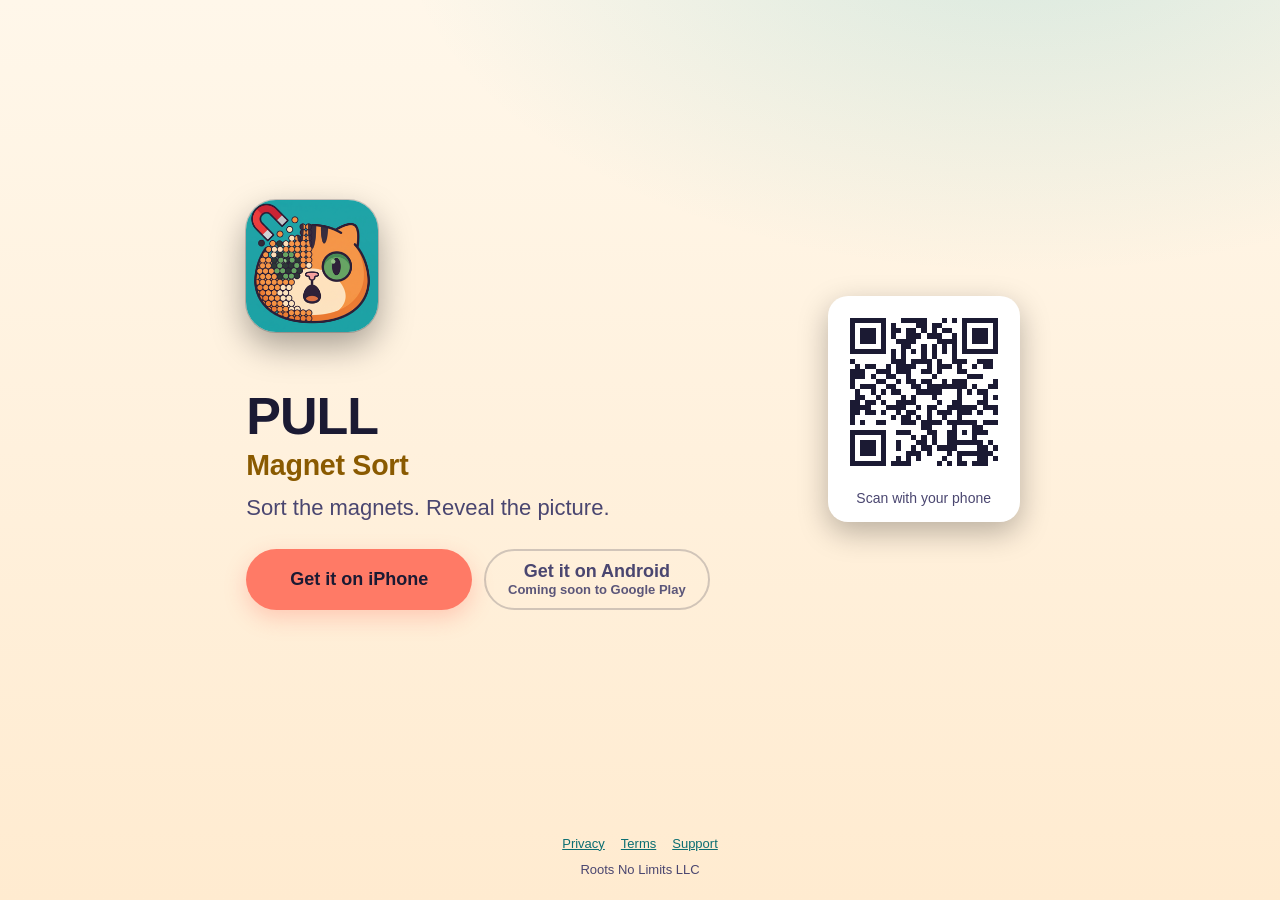
==== get/index.html @ 9df0542b "feat(get): add share landing page with device routing, QR code and og image Signed-off-by: Raymond J" ====
<!doctype html>
<html lang="en"><head><meta charset="utf-8">
<meta name="viewport" content="width=device-width,initial-scale=1,viewport-fit=cover">
<title>PULL: Magnet Sort</title>
<meta name="description" content="Place magnets to pull matching beads off a hidden picture. Sort the magnets. Reveal the picture.">
<meta name="color-scheme" content="dark light">
<meta name="theme-color" content="#1B1A33" media="(prefers-color-scheme: dark)">
<meta name="theme-color" content="#FFF7EA" media="(prefers-color-scheme: light)">
<link rel="canonical" href="https://rjk6831.github.io/pull-site/get/">
<link rel="icon" href="../icon.png"><link rel="apple-touch-icon" href="../icon.png">
<meta property="og:type" content="website"><meta property="og:site_name" content="PULL: Magnet Sort">
<meta property="og:title" content="PULL: Magnet Sort">
<meta property="og:description" content="Sort the magnets. Reveal the picture. Free on iPhone, Android coming soon.">
<meta property="og:url" content="https://rjk6831.github.io/pull-site/get/">
<meta property="og:image" content="https://rjk6831.github.io/pull-site/get/og.png">
<meta property="og:image:width" content="1200"><meta property="og:image:height" content="630">
<meta property="og:image:alt" content="PULL: Magnet Sort app icon beside a red horseshoe magnet pulling colored beads">
<meta name="twitter:card" content="summary_large_image">
<meta name="twitter:title" content="PULL: Magnet Sort">
<meta name="twitter:description" content="Sort the magnets. Reveal the picture. Free on iPhone, Android coming soon.">
<meta name="twitter:image" content="https://rjk6831.github.io/pull-site/get/og.png">
<meta name="twitter:image:alt" content="PULL: Magnet Sort app icon beside a red horseshoe magnet pulling colored beads">
<style>
:root{--bg:#1B1A33;--bg2:#2A2752;--panel:#2A2752;--text:#FFF4E0;--muted:#CFC6E8;--teal:#2FC3C8;--tealbtn:#1DA4A8;--gold:#F5C451;--coral:#FF7A66;--coral-h:#FF9080;--ink:#1B1A33;--line:rgba(255,244,224,.18);--bead1:#F28C28;--bead2:#FFF4E0;--bead3:#1DA4A8;--bead4:#F5C451;--glow:rgba(47,195,200,.22)}
@media (prefers-color-scheme:light){:root:not([data-theme=dark]){--bg:#FFF7EA;--bg2:#FFEBD0;--panel:#FFFFFF;--text:#1B1A33;--muted:#4A4670;--teal:#0B6E72;--tealbtn:#0B6E72;--gold:#8A5A00;--coral-h:#FF8F7D;--line:rgba(27,26,51,.2);--bead2:#2A2752;--glow:rgba(29,164,168,.18)}}
*{box-sizing:border-box}
html{-webkit-text-size-adjust:100%}
body{margin:0;min-height:100vh;min-height:100dvh;background:radial-gradient(900px 520px at 80% -10%,var(--glow),transparent 70%),linear-gradient(180deg,var(--bg),var(--bg2));background-color:var(--bg);color:var(--text);font:16px/1.55 -apple-system,BlinkMacSystemFont,"Segoe UI",Roboto,"Noto Sans Thai",sans-serif;display:flex;flex-direction:column}
main{flex:1;width:100%;max-width:980px;margin:0 auto;padding:max(24px,env(safe-area-inset-top)) 16px 24px;display:flex;flex-direction:column;justify-content:center}
.hero{display:grid;gap:28px;justify-items:center;text-align:center}
.stage{position:relative;width:196px;height:196px;display:grid;place-items:center;margin-top:8px}
.stage img{position:relative;z-index:1;width:132px;height:132px;border-radius:30px;box-shadow:0 14px 34px rgba(0,0,0,.35),0 0 0 1px var(--line)}
.bead{position:absolute;left:50%;top:50%;width:11px;height:11px;margin:-5.5px;border-radius:50%;background:var(--c);opacity:0;box-shadow:inset -2px -2px 0 rgba(0,0,0,.18),inset 2px 2px 0 rgba(255,255,255,.35);animation:pull 4.8s cubic-bezier(.5,0,.2,1) infinite;animation-delay:var(--d)}
@keyframes pull{0%{transform:translate(var(--x),var(--y)) scale(.7);opacity:0}15%{opacity:.95}70%{transform:translate(calc(var(--x)*.38),calc(var(--y)*.38)) scale(1);opacity:.95}100%{transform:translate(0,0) scale(.4);opacity:0}}
h1{margin:0;font-size:clamp(32px,8.5vw,52px);line-height:1.08;letter-spacing:-.02em;font-weight:800}
h1 small{display:block;font-size:.55em;font-weight:700;color:var(--gold);letter-spacing:-.01em;margin-top:6px}
.pitch{margin:10px 0 0;font-size:clamp(18px,4.8vw,22px);color:var(--muted)}
.actions{display:grid;gap:12px;width:100%;max-width:360px}
.btn{display:flex;flex-direction:column;align-items:center;justify-content:center;min-height:56px;padding:10px 22px;border-radius:999px;font-weight:800;font-size:18px;line-height:1.2;text-decoration:none;border:2px solid transparent;transition:transform .15s ease,background-color .15s ease,box-shadow .15s ease;-webkit-tap-highlight-color:transparent}
.btn small{font-size:13px;font-weight:600;opacity:.9}
.btn.primary{background:var(--coral);color:var(--ink);box-shadow:0 8px 22px rgba(255,122,102,.32)}
.btn.primary:hover{background:var(--coral-h);transform:translateY(-2px)}
.btn.primary:active{transform:translateY(0) scale(.98)}
.btn.secondary{background:transparent;color:var(--text);border-color:var(--line)}
.btn.secondary[href]{border-color:var(--teal);color:var(--text)}
.btn.secondary[href]:hover{background:var(--glow)}
.btn[aria-disabled=true]{cursor:default;opacity:1;color:var(--muted)}
:focus-visible{outline:3px solid var(--gold);outline-offset:3px}
.status{min-height:24px;margin:0;color:var(--muted);font-size:15px}
.bar{display:none;width:120px;height:4px;border-radius:4px;background:var(--line);overflow:hidden;margin:0 auto}
.redirecting .bar{display:block}.bar i{display:block;height:100%;width:100%;background:var(--teal);transform-origin:left;animation:fill .6s linear forwards}
@keyframes fill{from{transform:scaleX(0)}to{transform:scaleX(1)}}
.qr{display:none;text-align:center}
.qr figure{margin:0;display:inline-block;background:#fff;padding:12px;border-radius:20px;box-shadow:0 10px 30px rgba(0,0,0,.28)}
.qr svg{display:block;width:168px;height:168px}
.qr figcaption{margin-top:10px;color:var(--muted);font-size:14px}
.qr figcaption{margin-top:0;padding-top:12px;color:#4A4670}
footer{padding:16px 16px max(20px,env(safe-area-inset-bottom));text-align:center;font-size:13px;color:var(--muted)}
footer a{color:var(--teal);margin:0 8px}
noscript .ns{max-width:360px;margin:16px auto 0;display:grid;gap:10px}
@media (min-width:760px){
 .hero{grid-template-columns:1fr auto;grid-template-areas:"stage qr" "copy qr";gap:24px 72px;text-align:left;justify-items:start;align-items:center}
 .hero .stage{grid-area:stage}.hero .copy{grid-area:copy}
 .qr{display:block;grid-area:qr;justify-self:center}
 .hero{grid-template-columns:auto 220px;grid-template-areas:"stage qr" "copy qr";justify-content:center;column-gap:104px}
 .stage{margin:0 0 0 -32px}
 .actions{max-width:none;grid-template-columns:1fr 1fr;width:auto}
 .actions .btn{min-width:200px}
 .status,.bar{margin-left:0}
}
@media (hover:none) and (pointer:coarse){.qr{display:none!important}}
@media (prefers-reduced-motion:reduce){.bead{animation:none;opacity:0}.btn{transition:none}.bar i{animation:none;transform:none}}
</style></head>
<body>
<main>
<section class="hero" id="hero" aria-labelledby="title">
 <div class="stage" aria-hidden="true" id="stage"><img src="../icon.png" width="132" height="132" alt=""></div>
 <div class="copy">
  <h1 id="title">PULL<small>Magnet Sort</small></h1>
  <p class="pitch" data-i18n="pitch">Sort the magnets. Reveal the picture.</p>
  <div class="actions" style="margin-top:24px">
   <a class="btn primary" id="ios" href="https://testflight.apple.com/join/2nsPVVzH"><span data-i18n="ios">Get it on iPhone</span></a>
   <a class="btn secondary" id="android" aria-disabled="true"><span data-i18n="android">Get it on Android</span><small data-i18n="soon">Coming soon to Google Play</small></a>
  </div>
  <p class="status" id="status" role="status" aria-live="polite" style="margin-top:16px"></p>
  <div class="bar" aria-hidden="true"><i></i></div>
  <noscript><div class="ns">
   <a class="btn primary" href="https://testflight.apple.com/join/2nsPVVzH">Get it on iPhone</a>
   <a class="btn secondary" href="https://play.google.com/store/apps/details?id=com.rootsnolimits.pull">Get it on Android</a>
  </div></noscript>
 </div>
 <aside class="qr" aria-label="Scan to open on your phone"><figure><svg xmlns="http://www.w3.org/2000/svg" viewBox="0 0 33 33" shape-rendering="crispEdges" role="img" aria-label="QR code for https://rjk6831.github.io/pull-site/get/"><rect width="33" height="33" fill="#fff"/><path fill="#1B1A33" d="M2 2h1v1h-1zM3 2h1v1h-1zM4 2h1v1h-1zM5 2h1v1h-1zM6 2h1v1h-1zM7 2h1v1h-1zM8 2h1v1h-1zM12 2h1v1h-1zM13 2h1v1h-1zM14 2h1v1h-1zM15 2h1v1h-1zM16 2h1v1h-1zM20 2h1v1h-1zM22 2h1v1h-1zM24 2h1v1h-1zM25 2h1v1h-1zM26 2h1v1h-1zM27 2h1v1h-1zM28 2h1v1h-1zM29 2h1v1h-1zM30 2h1v1h-1zM2 3h1v1h-1zM8 3h1v1h-1zM10 3h1v1h-1zM15 3h1v1h-1zM16 3h1v1h-1zM18 3h1v1h-1zM19 3h1v1h-1zM24 3h1v1h-1zM30 3h1v1h-1zM2 4h1v1h-1zM4 4h1v1h-1zM5 4h1v1h-1zM6 4h1v1h-1zM8 4h1v1h-1zM10 4h1v1h-1zM11 4h1v1h-1zM13 4h1v1h-1zM14 4h1v1h-1zM16 4h1v1h-1zM18 4h1v1h-1zM20 4h1v1h-1zM21 4h1v1h-1zM24 4h1v1h-1zM26 4h1v1h-1zM27 4h1v1h-1zM28 4h1v1h-1zM30 4h1v1h-1zM2 5h1v1h-1zM4 5h1v1h-1zM5 5h1v1h-1zM6 5h1v1h-1zM8 5h1v1h-1zM10 5h1v1h-1zM13 5h1v1h-1zM14 5h1v1h-1zM15 5h1v1h-1zM17 5h1v1h-1zM18 5h1v1h-1zM19 5h1v1h-1zM22 5h1v1h-1zM24 5h1v1h-1zM26 5h1v1h-1zM27 5h1v1h-1zM28 5h1v1h-1zM30 5h1v1h-1zM2 6h1v1h-1zM4 6h1v1h-1zM5 6h1v1h-1zM6 6h1v1h-1zM8 6h1v1h-1zM11 6h1v1h-1zM12 6h1v1h-1zM13 6h1v1h-1zM14 6h1v1h-1zM19 6h1v1h-1zM20 6h1v1h-1zM21 6h1v1h-1zM22 6h1v1h-1zM24 6h1v1h-1zM26 6h1v1h-1zM27 6h1v1h-1zM28 6h1v1h-1zM30 6h1v1h-1zM2 7h1v1h-1zM8 7h1v1h-1zM12 7h1v1h-1zM13 7h1v1h-1zM16 7h1v1h-1zM18 7h1v1h-1zM20 7h1v1h-1zM22 7h1v1h-1zM24 7h1v1h-1zM30 7h1v1h-1zM2 8h1v1h-1zM3 8h1v1h-1zM4 8h1v1h-1zM5 8h1v1h-1zM6 8h1v1h-1zM7 8h1v1h-1zM8 8h1v1h-1zM10 8h1v1h-1zM12 8h1v1h-1zM14 8h1v1h-1zM16 8h1v1h-1zM18 8h1v1h-1zM20 8h1v1h-1zM22 8h1v1h-1zM24 8h1v1h-1zM25 8h1v1h-1zM26 8h1v1h-1zM27 8h1v1h-1zM28 8h1v1h-1zM29 8h1v1h-1zM30 8h1v1h-1zM10 9h1v1h-1zM12 9h1v1h-1zM16 9h1v1h-1zM18 9h1v1h-1zM22 9h1v1h-1zM2 10h1v1h-1zM10 10h1v1h-1zM11 10h1v1h-1zM12 10h1v1h-1zM14 10h1v1h-1zM15 10h1v1h-1zM16 10h1v1h-1zM17 10h1v1h-1zM19 10h1v1h-1zM22 10h1v1h-1zM23 10h1v1h-1zM24 10h1v1h-1zM27 10h1v1h-1zM28 10h1v1h-1zM29 10h1v1h-1zM3 11h1v1h-1zM5 11h1v1h-1zM6 11h1v1h-1zM9 11h1v1h-1zM11 11h1v1h-1zM12 11h1v1h-1zM13 11h1v1h-1zM14 11h1v1h-1zM17 11h1v1h-1zM19 11h1v1h-1zM20 11h1v1h-1zM21 11h1v1h-1zM23 11h1v1h-1zM26 11h1v1h-1zM28 11h1v1h-1zM29 11h1v1h-1zM2 12h1v1h-1zM3 12h1v1h-1zM4 12h1v1h-1zM7 12h1v1h-1zM8 12h1v1h-1zM9 12h1v1h-1zM11 12h1v1h-1zM12 12h1v1h-1zM13 12h1v1h-1zM16 12h1v1h-1zM17 12h1v1h-1zM19 12h1v1h-1zM23 12h1v1h-1zM24 12h1v1h-1zM2 13h1v1h-1zM3 13h1v1h-1zM4 13h1v1h-1zM6 13h1v1h-1zM9 13h1v1h-1zM10 13h1v1h-1zM13 13h1v1h-1zM18 13h1v1h-1zM25 13h1v1h-1zM26 13h1v1h-1zM27 13h1v1h-1zM2 14h1v1h-1zM7 14h1v1h-1zM8 14h1v1h-1zM11 14h1v1h-1zM13 14h1v1h-1zM14 14h1v1h-1zM16 14h1v1h-1zM17 14h1v1h-1zM20 14h1v1h-1zM22 14h1v1h-1zM23 14h1v1h-1zM24 14h1v1h-1zM30 14h1v1h-1zM2 15h1v1h-1zM4 15h1v1h-1zM5 15h1v1h-1zM6 15h1v1h-1zM9 15h1v1h-1zM10 15h1v1h-1zM14 15h1v1h-1zM15 15h1v1h-1zM17 15h1v1h-1zM18 15h1v1h-1zM19 15h1v1h-1zM20 15h1v1h-1zM21 15h1v1h-1zM22 15h1v1h-1zM23 15h1v1h-1zM24 15h1v1h-1zM26 15h1v1h-1zM29 15h1v1h-1zM30 15h1v1h-1zM3 16h1v1h-1zM6 16h1v1h-1zM8 16h1v1h-1zM10 16h1v1h-1zM11 16h1v1h-1zM15 16h1v1h-1zM16 16h1v1h-1zM17 16h1v1h-1zM18 16h1v1h-1zM19 16h1v1h-1zM23 16h1v1h-1zM25 16h1v1h-1zM27 16h1v1h-1zM28 16h1v1h-1zM3 17h1v1h-1zM4 17h1v1h-1zM7 17h1v1h-1zM12 17h1v1h-1zM14 17h1v1h-1zM18 17h1v1h-1zM23 17h1v1h-1zM28 17h1v1h-1zM30 17h1v1h-1zM2 18h1v1h-1zM3 18h1v1h-1zM5 18h1v1h-1zM6 18h1v1h-1zM8 18h1v1h-1zM11 18h1v1h-1zM12 18h1v1h-1zM13 18h1v1h-1zM14 18h1v1h-1zM19 18h1v1h-1zM22 18h1v1h-1zM23 18h1v1h-1zM27 18h1v1h-1zM28 18h1v1h-1zM2 19h1v1h-1zM3 19h1v1h-1zM4 19h1v1h-1zM5 19h1v1h-1zM9 19h1v1h-1zM10 19h1v1h-1zM11 19h1v1h-1zM12 19h1v1h-1zM15 19h1v1h-1zM17 19h1v1h-1zM18 19h1v1h-1zM21 19h1v1h-1zM22 19h1v1h-1zM23 19h1v1h-1zM24 19h1v1h-1zM25 19h1v1h-1zM26 19h1v1h-1zM28 19h1v1h-1zM29 19h1v1h-1zM30 19h1v1h-1zM2 20h1v1h-1zM3 20h1v1h-1zM5 20h1v1h-1zM6 20h1v1h-1zM8 20h1v1h-1zM11 20h1v1h-1zM13 20h1v1h-1zM14 20h1v1h-1zM17 20h1v1h-1zM19 20h1v1h-1zM20 20h1v1h-1zM21 20h1v1h-1zM23 20h1v1h-1zM24 20h1v1h-1zM25 20h1v1h-1zM27 20h1v1h-1zM30 20h1v1h-1zM2 21h1v1h-1zM10 21h1v1h-1zM12 21h1v1h-1zM13 21h1v1h-1zM15 21h1v1h-1zM17 21h1v1h-1zM20 21h1v1h-1zM23 21h1v1h-1zM2 22h1v1h-1zM4 22h1v1h-1zM7 22h1v1h-1zM8 22h1v1h-1zM12 22h1v1h-1zM13 22h1v1h-1zM14 22h1v1h-1zM16 22h1v1h-1zM17 22h1v1h-1zM18 22h1v1h-1zM19 22h1v1h-1zM21 22h1v1h-1zM22 22h1v1h-1zM23 22h1v1h-1zM24 22h1v1h-1zM25 22h1v1h-1zM26 22h1v1h-1zM28 22h1v1h-1zM29 22h1v1h-1zM30 22h1v1h-1zM16 23h1v1h-1zM17 23h1v1h-1zM22 23h1v1h-1zM26 23h1v1h-1zM27 23h1v1h-1zM2 24h1v1h-1zM3 24h1v1h-1zM4 24h1v1h-1zM5 24h1v1h-1zM6 24h1v1h-1zM7 24h1v1h-1zM8 24h1v1h-1zM11 24h1v1h-1zM12 24h1v1h-1zM13 24h1v1h-1zM17 24h1v1h-1zM18 24h1v1h-1zM21 24h1v1h-1zM22 24h1v1h-1zM24 24h1v1h-1zM26 24h1v1h-1zM27 24h1v1h-1zM28 24h1v1h-1zM2 25h1v1h-1zM8 25h1v1h-1zM14 25h1v1h-1zM16 25h1v1h-1zM18 25h1v1h-1zM21 25h1v1h-1zM22 25h1v1h-1zM26 25h1v1h-1zM2 26h1v1h-1zM4 26h1v1h-1zM5 26h1v1h-1zM6 26h1v1h-1zM8 26h1v1h-1zM11 26h1v1h-1zM15 26h1v1h-1zM16 26h1v1h-1zM18 26h1v1h-1zM21 26h1v1h-1zM22 26h1v1h-1zM23 26h1v1h-1zM24 26h1v1h-1zM25 26h1v1h-1zM26 26h1v1h-1zM27 26h1v1h-1zM29 26h1v1h-1zM2 27h1v1h-1zM4 27h1v1h-1zM5 27h1v1h-1zM6 27h1v1h-1zM8 27h1v1h-1zM11 27h1v1h-1zM14 27h1v1h-1zM16 27h1v1h-1zM17 27h1v1h-1zM19 27h1v1h-1zM20 27h1v1h-1zM21 27h1v1h-1zM22 27h1v1h-1zM27 27h1v1h-1zM28 27h1v1h-1zM30 27h1v1h-1zM2 28h1v1h-1zM4 28h1v1h-1zM5 28h1v1h-1zM6 28h1v1h-1zM8 28h1v1h-1zM13 28h1v1h-1zM14 28h1v1h-1zM15 28h1v1h-1zM17 28h1v1h-1zM21 28h1v1h-1zM23 28h1v1h-1zM24 28h1v1h-1zM25 28h1v1h-1zM26 28h1v1h-1zM27 28h1v1h-1zM28 28h1v1h-1zM29 28h1v1h-1zM2 29h1v1h-1zM8 29h1v1h-1zM11 29h1v1h-1zM13 29h1v1h-1zM15 29h1v1h-1zM20 29h1v1h-1zM23 29h1v1h-1zM27 29h1v1h-1zM28 29h1v1h-1zM30 29h1v1h-1zM2 30h1v1h-1zM3 30h1v1h-1zM4 30h1v1h-1zM5 30h1v1h-1zM6 30h1v1h-1zM7 30h1v1h-1zM8 30h1v1h-1zM10 30h1v1h-1zM11 30h1v1h-1zM12 30h1v1h-1zM13 30h1v1h-1zM19 30h1v1h-1zM21 30h1v1h-1zM23 30h1v1h-1zM24 30h1v1h-1zM26 30h1v1h-1zM27 30h1v1h-1zM28 30h1v1h-1z"/></svg><figcaption data-i18n="scan">Scan with your phone</figcaption></figure></aside>
</section>
</main>
<footer><a href="../privacy.html">Privacy</a><a href="../terms.html">Terms</a><a href="../support.html">Support</a><div style="margin-top:6px">Roots No Limits LLC</div></footer>
<script>
// ---- Config ----
var IOS_URL="https://testflight.apple.com/join/2nsPVVzH";
var ANDROID_URL="https://play.google.com/store/apps/details?id=com.rootsnolimits.pull";
var ANDROID_LIVE=false;
var REDIRECT_DELAY_MS=600;
// ---- Copy ----
var STRINGS={
 en:{pitch:"Sort the magnets. Reveal the picture.",ios:"Get it on iPhone",android:"Get it on Android",soon:"Coming soon to Google Play",scan:"Scan with your phone",opening:"Opening PULL…",alt:"Android version coming soon. Get it on iPhone now."},
 th:{pitch:"จัดเรียงแม่เหล็ก เผยภาพลับ",ios:"ดาวน์โหลดบน iPhone",android:"ดาวน์โหลดบน Android",soon:"เร็วๆ นี้บน Google Play",scan:"สแกนด้วยมือถือของคุณ",opening:"กำลังเปิด PULL…",alt:"เวอร์ชัน Android เร็วๆ นี้ ดาวน์โหลดบน iPhone ได้แล้ว"}
};
(function(){
 var lang=((navigator.language||"en")+"").toLowerCase().indexOf("th")===0?"th":"en";
 var S=STRINGS[lang];
 document.documentElement.lang=lang;
 var els=document.querySelectorAll("[data-i18n]");
 for(var i=0;i<els.length;i++){var k=els[i].getAttribute("data-i18n");if(S[k])els[i].textContent=S[k];}

 // ---- src passthrough ----
 var m=/[?&]src=([^&#]*)/.exec(location.search),src="";
 if(m){try{src=decodeURIComponent(m[1])}catch(e){}src=src.replace(/[^A-Za-z0-9_\-]/g,"").slice(0,40);}
 function withSrc(url,kind){
  if(!src)return url;
  if(kind==="play")return url+(url.indexOf("?")<0?"?":"&")+"referrer=utm_source%3Dshare%26utm_content%3D"+src;
  // Hook for when IOS_URL becomes an App Store URL. Never added to TestFlight links.
  if(kind==="ios"&&/^https:\/\/apps\.apple\.com\//.test(url))return url+(url.indexOf("?")<0?"?":"&")+"ct="+src;
  return url;
 }
 var iosHref=withSrc(IOS_URL,"ios"),playHref=withSrc(ANDROID_URL,"play");
 var ios=document.getElementById("ios"),and=document.getElementById("android"),status=document.getElementById("status");
 ios.href=iosHref;
 if(ANDROID_LIVE){and.href=playHref;and.removeAttribute("aria-disabled");var sm=and.querySelector("small");if(sm)sm.style.display="none";}

 // ---- Device ----
 var ua=navigator.userAgent||"";
 var isIOS=/iPhone|iPad|iPod/.test(ua)||(navigator.platform==="MacIntel"&&navigator.maxTouchPoints>1);
 var isAndroid=/Android/i.test(ua);
 var target=isIOS?iosHref:(isAndroid&&ANDROID_LIVE?playHref:"");
 var reduce=window.matchMedia&&matchMedia("(prefers-reduced-motion: reduce)").matches;

 // ---- Bead motion ----
 if(!reduce){
  var st=document.getElementById("stage"),cols=["--bead1","--bead2","--bead3","--bead4"],html="";
  for(var j=0;j<14;j++){
   var a=(j/14)*Math.PI*2+(j%3)*0.2,r=88+(j%4)*6;
   html+='<span class="bead" style="--x:'+Math.round(Math.cos(a)*r)+'px;--y:'+Math.round(Math.sin(a)*r)+'px;--c:var('+cols[j%4]+');--d:-'+((j*0.34).toFixed(2))+'s"></span>';
  }
  st.insertAdjacentHTML("afterbegin",html);
 }

 // ---- Route ----
 if(target){
  status.textContent=S.opening;
  document.getElementById("hero").classList.add("redirecting");
  setTimeout(function(){location.replace(target)},reduce?0:REDIRECT_DELAY_MS);
 }else if(isAndroid){status.textContent=S.alt;}
})();
</script>
</body></html>
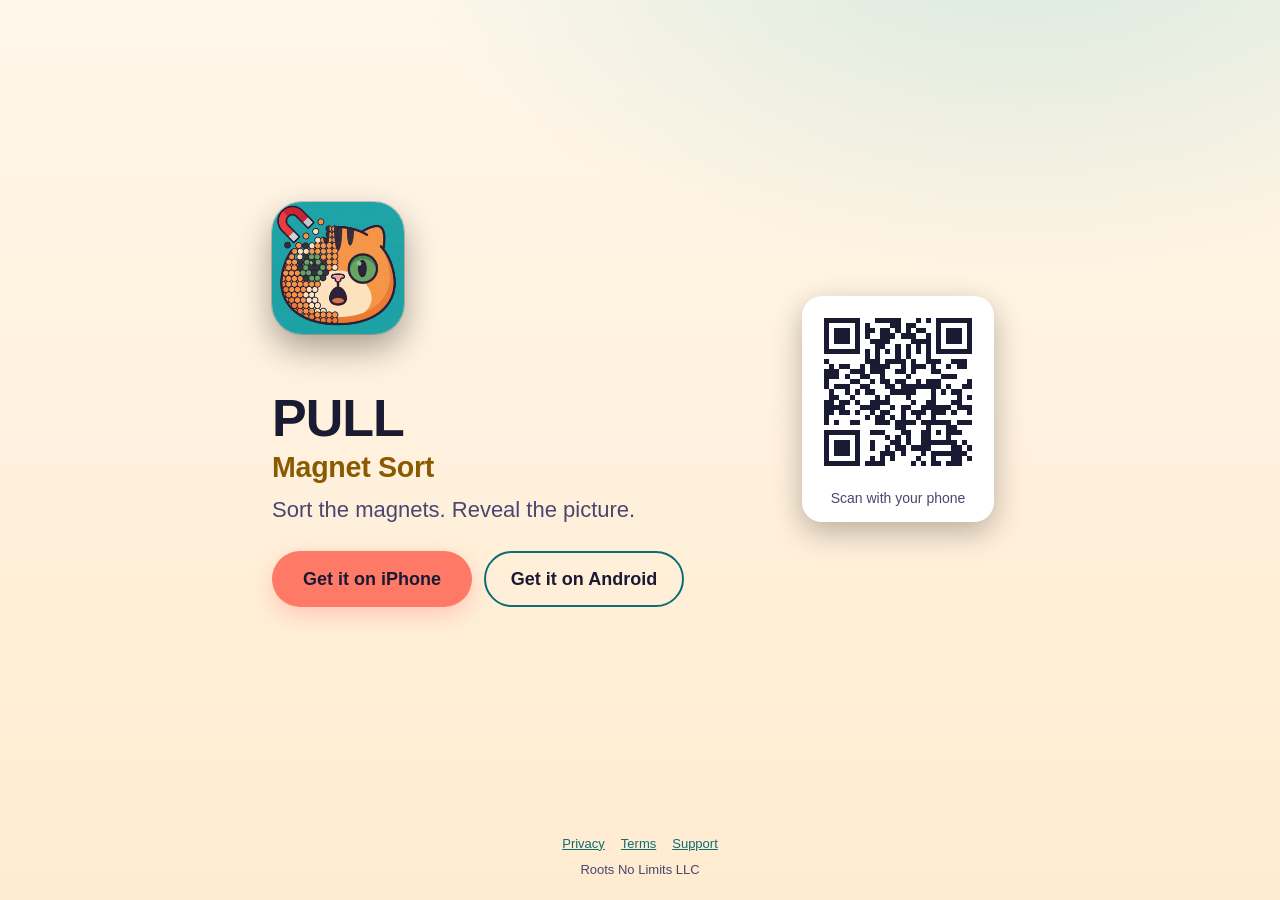
==== commit 544cc237: "feat(get): route Android visitors to the Play Store listing PULL is going to Play production, so the" ====
--- a/get/index.html
+++ b/get/index.html
@@ -10,14 +10,14 @@
 <link rel="icon" href="../icon.png"><link rel="apple-touch-icon" href="../icon.png">
 <meta property="og:type" content="website"><meta property="og:site_name" content="PULL: Magnet Sort">
 <meta property="og:title" content="PULL: Magnet Sort">
-<meta property="og:description" content="Sort the magnets. Reveal the picture. Free on iPhone, Android coming soon.">
+<meta property="og:description" content="Sort the magnets. Reveal the picture. Free on iPhone and Android.">
 <meta property="og:url" content="https://rjk6831.github.io/pull-site/get/">
 <meta property="og:image" content="https://rjk6831.github.io/pull-site/get/og.png">
 <meta property="og:image:width" content="1200"><meta property="og:image:height" content="630">
 <meta property="og:image:alt" content="PULL: Magnet Sort app icon beside a red horseshoe magnet pulling colored beads">
 <meta name="twitter:card" content="summary_large_image">
 <meta name="twitter:title" content="PULL: Magnet Sort">
-<meta name="twitter:description" content="Sort the magnets. Reveal the picture. Free on iPhone, Android coming soon.">
+<meta name="twitter:description" content="Sort the magnets. Reveal the picture. Free on iPhone and Android.">
 <meta name="twitter:image" content="https://rjk6831.github.io/pull-site/get/og.png">
 <meta name="twitter:image:alt" content="PULL: Magnet Sort app icon beside a red horseshoe magnet pulling colored beads">
 <style>
@@ -80,7 +80,7 @@
   <p class="pitch" data-i18n="pitch">Sort the magnets. Reveal the picture.</p>
   <div class="actions" style="margin-top:24px">
    <a class="btn primary" id="ios" href="https://testflight.apple.com/join/2nsPVVzH"><span data-i18n="ios">Get it on iPhone</span></a>
-   <a class="btn secondary" id="android" aria-disabled="true"><span data-i18n="android">Get it on Android</span><small data-i18n="soon">Coming soon to Google Play</small></a>
+   <a class="btn secondary" id="android" href="https://play.google.com/store/apps/details?id=com.rootsnolimits.pull"><span data-i18n="android">Get it on Android</span></a>
   </div>
   <p class="status" id="status" role="status" aria-live="polite" style="margin-top:16px"></p>
   <div class="bar" aria-hidden="true"><i></i></div>
@@ -97,7 +97,7 @@
 // ---- Config ----
 var IOS_URL="https://testflight.apple.com/join/2nsPVVzH";
 var ANDROID_URL="https://play.google.com/store/apps/details?id=com.rootsnolimits.pull";
-var ANDROID_LIVE=false;
+var ANDROID_LIVE=true;
 var REDIRECT_DELAY_MS=600;
 // ---- Copy ----
 var STRINGS={
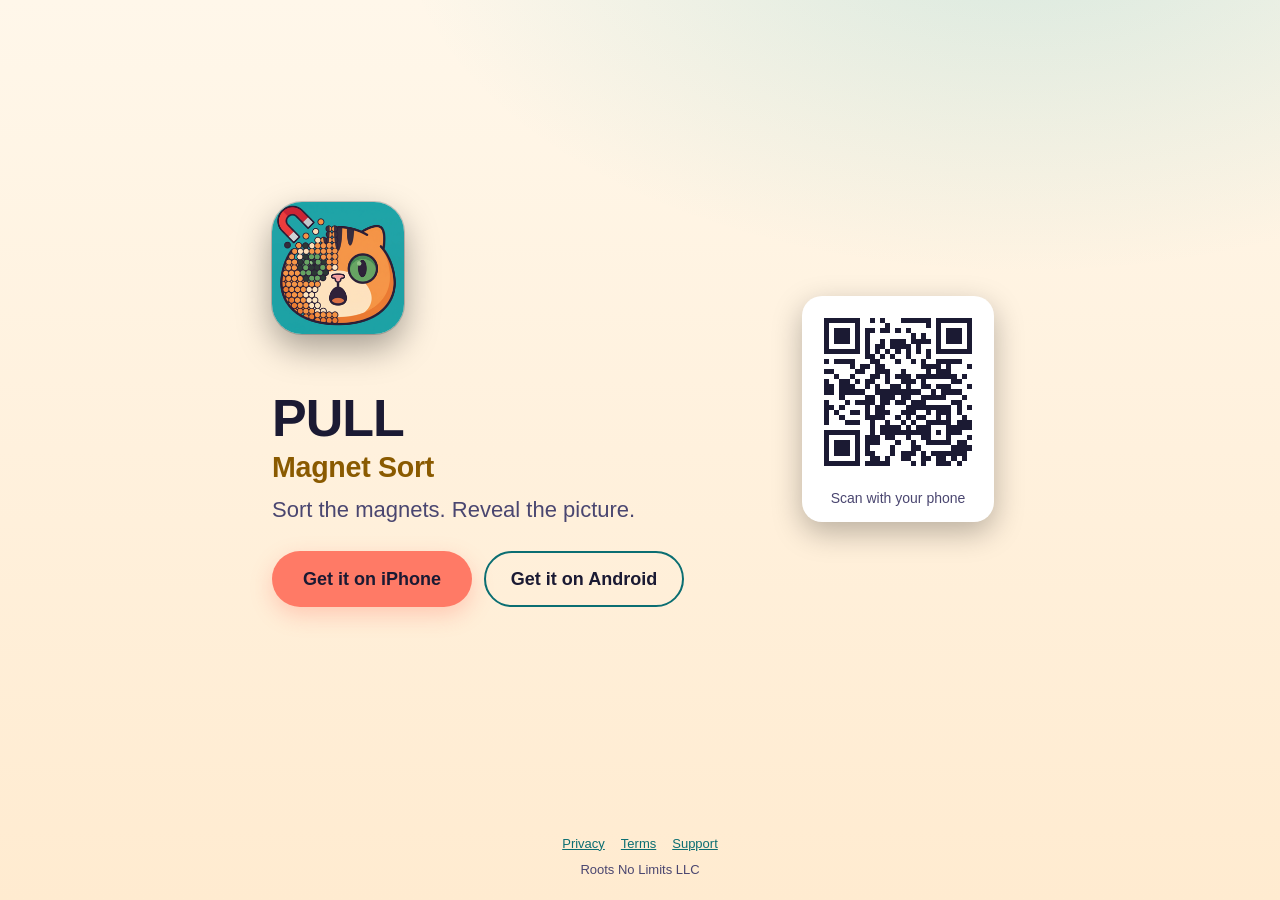
==== commit 54db12bc: "feat(site): serve the site at game.rootsnolimits.com with app-ads.txt Add app-ads.txt at the site ro" ====
--- a/get/index.html
+++ b/get/index.html
@@ -6,19 +6,19 @@
 <meta name="color-scheme" content="dark light">
 <meta name="theme-color" content="#1B1A33" media="(prefers-color-scheme: dark)">
 <meta name="theme-color" content="#FFF7EA" media="(prefers-color-scheme: light)">
-<link rel="canonical" href="https://rjk6831.github.io/pull-site/get/">
+<link rel="canonical" href="https://game.rootsnolimits.com/get/">
 <link rel="icon" href="../icon.png"><link rel="apple-touch-icon" href="../icon.png">
 <meta property="og:type" content="website"><meta property="og:site_name" content="PULL: Magnet Sort">
 <meta property="og:title" content="PULL: Magnet Sort">
 <meta property="og:description" content="Sort the magnets. Reveal the picture. Free on iPhone and Android.">
-<meta property="og:url" content="https://rjk6831.github.io/pull-site/get/">
-<meta property="og:image" content="https://rjk6831.github.io/pull-site/get/og.png">
+<meta property="og:url" content="https://game.rootsnolimits.com/get/">
+<meta property="og:image" content="https://game.rootsnolimits.com/get/og.png">
 <meta property="og:image:width" content="1200"><meta property="og:image:height" content="630">
 <meta property="og:image:alt" content="PULL: Magnet Sort app icon beside a red horseshoe magnet pulling colored beads">
 <meta name="twitter:card" content="summary_large_image">
 <meta name="twitter:title" content="PULL: Magnet Sort">
 <meta name="twitter:description" content="Sort the magnets. Reveal the picture. Free on iPhone and Android.">
-<meta name="twitter:image" content="https://rjk6831.github.io/pull-site/get/og.png">
+<meta name="twitter:image" content="https://game.rootsnolimits.com/get/og.png">
 <meta name="twitter:image:alt" content="PULL: Magnet Sort app icon beside a red horseshoe magnet pulling colored beads">
 <style>
 :root{--bg:#1B1A33;--bg2:#2A2752;--panel:#2A2752;--text:#FFF4E0;--muted:#CFC6E8;--teal:#2FC3C8;--tealbtn:#1DA4A8;--gold:#F5C451;--coral:#FF7A66;--coral-h:#FF9080;--ink:#1B1A33;--line:rgba(255,244,224,.18);--bead1:#F28C28;--bead2:#FFF4E0;--bead3:#1DA4A8;--bead4:#F5C451;--glow:rgba(47,195,200,.22)}
@@ -89,7 +89,7 @@
    <a class="btn secondary" href="https://play.google.com/store/apps/details?id=com.rootsnolimits.pull">Get it on Android</a>
   </div></noscript>
  </div>
- <aside class="qr" aria-label="Scan to open on your phone"><figure><svg xmlns="http://www.w3.org/2000/svg" viewBox="0 0 33 33" shape-rendering="crispEdges" role="img" aria-label="QR code for https://rjk6831.github.io/pull-site/get/"><rect width="33" height="33" fill="#fff"/><path fill="#1B1A33" d="M2 2h1v1h-1zM3 2h1v1h-1zM4 2h1v1h-1zM5 2h1v1h-1zM6 2h1v1h-1zM7 2h1v1h-1zM8 2h1v1h-1zM12 2h1v1h-1zM13 2h1v1h-1zM14 2h1v1h-1zM15 2h1v1h-1zM16 2h1v1h-1zM20 2h1v1h-1zM22 2h1v1h-1zM24 2h1v1h-1zM25 2h1v1h-1zM26 2h1v1h-1zM27 2h1v1h-1zM28 2h1v1h-1zM29 2h1v1h-1zM30 2h1v1h-1zM2 3h1v1h-1zM8 3h1v1h-1zM10 3h1v1h-1zM15 3h1v1h-1zM16 3h1v1h-1zM18 3h1v1h-1zM19 3h1v1h-1zM24 3h1v1h-1zM30 3h1v1h-1zM2 4h1v1h-1zM4 4h1v1h-1zM5 4h1v1h-1zM6 4h1v1h-1zM8 4h1v1h-1zM10 4h1v1h-1zM11 4h1v1h-1zM13 4h1v1h-1zM14 4h1v1h-1zM16 4h1v1h-1zM18 4h1v1h-1zM20 4h1v1h-1zM21 4h1v1h-1zM24 4h1v1h-1zM26 4h1v1h-1zM27 4h1v1h-1zM28 4h1v1h-1zM30 4h1v1h-1zM2 5h1v1h-1zM4 5h1v1h-1zM5 5h1v1h-1zM6 5h1v1h-1zM8 5h1v1h-1zM10 5h1v1h-1zM13 5h1v1h-1zM14 5h1v1h-1zM15 5h1v1h-1zM17 5h1v1h-1zM18 5h1v1h-1zM19 5h1v1h-1zM22 5h1v1h-1zM24 5h1v1h-1zM26 5h1v1h-1zM27 5h1v1h-1zM28 5h1v1h-1zM30 5h1v1h-1zM2 6h1v1h-1zM4 6h1v1h-1zM5 6h1v1h-1zM6 6h1v1h-1zM8 6h1v1h-1zM11 6h1v1h-1zM12 6h1v1h-1zM13 6h1v1h-1zM14 6h1v1h-1zM19 6h1v1h-1zM20 6h1v1h-1zM21 6h1v1h-1zM22 6h1v1h-1zM24 6h1v1h-1zM26 6h1v1h-1zM27 6h1v1h-1zM28 6h1v1h-1zM30 6h1v1h-1zM2 7h1v1h-1zM8 7h1v1h-1zM12 7h1v1h-1zM13 7h1v1h-1zM16 7h1v1h-1zM18 7h1v1h-1zM20 7h1v1h-1zM22 7h1v1h-1zM24 7h1v1h-1zM30 7h1v1h-1zM2 8h1v1h-1zM3 8h1v1h-1zM4 8h1v1h-1zM5 8h1v1h-1zM6 8h1v1h-1zM7 8h1v1h-1zM8 8h1v1h-1zM10 8h1v1h-1zM12 8h1v1h-1zM14 8h1v1h-1zM16 8h1v1h-1zM18 8h1v1h-1zM20 8h1v1h-1zM22 8h1v1h-1zM24 8h1v1h-1zM25 8h1v1h-1zM26 8h1v1h-1zM27 8h1v1h-1zM28 8h1v1h-1zM29 8h1v1h-1zM30 8h1v1h-1zM10 9h1v1h-1zM12 9h1v1h-1zM16 9h1v1h-1zM18 9h1v1h-1zM22 9h1v1h-1zM2 10h1v1h-1zM10 10h1v1h-1zM11 10h1v1h-1zM12 10h1v1h-1zM14 10h1v1h-1zM15 10h1v1h-1zM16 10h1v1h-1zM17 10h1v1h-1zM19 10h1v1h-1zM22 10h1v1h-1zM23 10h1v1h-1zM24 10h1v1h-1zM27 10h1v1h-1zM28 10h1v1h-1zM29 10h1v1h-1zM3 11h1v1h-1zM5 11h1v1h-1zM6 11h1v1h-1zM9 11h1v1h-1zM11 11h1v1h-1zM12 11h1v1h-1zM13 11h1v1h-1zM14 11h1v1h-1zM17 11h1v1h-1zM19 11h1v1h-1zM20 11h1v1h-1zM21 11h1v1h-1zM23 11h1v1h-1zM26 11h1v1h-1zM28 11h1v1h-1zM29 11h1v1h-1zM2 12h1v1h-1zM3 12h1v1h-1zM4 12h1v1h-1zM7 12h1v1h-1zM8 12h1v1h-1zM9 12h1v1h-1zM11 12h1v1h-1zM12 12h1v1h-1zM13 12h1v1h-1zM16 12h1v1h-1zM17 12h1v1h-1zM19 12h1v1h-1zM23 12h1v1h-1zM24 12h1v1h-1zM2 13h1v1h-1zM3 13h1v1h-1zM4 13h1v1h-1zM6 13h1v1h-1zM9 13h1v1h-1zM10 13h1v1h-1zM13 13h1v1h-1zM18 13h1v1h-1zM25 13h1v1h-1zM26 13h1v1h-1zM27 13h1v1h-1zM2 14h1v1h-1zM7 14h1v1h-1zM8 14h1v1h-1zM11 14h1v1h-1zM13 14h1v1h-1zM14 14h1v1h-1zM16 14h1v1h-1zM17 14h1v1h-1zM20 14h1v1h-1zM22 14h1v1h-1zM23 14h1v1h-1zM24 14h1v1h-1zM30 14h1v1h-1zM2 15h1v1h-1zM4 15h1v1h-1zM5 15h1v1h-1zM6 15h1v1h-1zM9 15h1v1h-1zM10 15h1v1h-1zM14 15h1v1h-1zM15 15h1v1h-1zM17 15h1v1h-1zM18 15h1v1h-1zM19 15h1v1h-1zM20 15h1v1h-1zM21 15h1v1h-1zM22 15h1v1h-1zM23 15h1v1h-1zM24 15h1v1h-1zM26 15h1v1h-1zM29 15h1v1h-1zM30 15h1v1h-1zM3 16h1v1h-1zM6 16h1v1h-1zM8 16h1v1h-1zM10 16h1v1h-1zM11 16h1v1h-1zM15 16h1v1h-1zM16 16h1v1h-1zM17 16h1v1h-1zM18 16h1v1h-1zM19 16h1v1h-1zM23 16h1v1h-1zM25 16h1v1h-1zM27 16h1v1h-1zM28 16h1v1h-1zM3 17h1v1h-1zM4 17h1v1h-1zM7 17h1v1h-1zM12 17h1v1h-1zM14 17h1v1h-1zM18 17h1v1h-1zM23 17h1v1h-1zM28 17h1v1h-1zM30 17h1v1h-1zM2 18h1v1h-1zM3 18h1v1h-1zM5 18h1v1h-1zM6 18h1v1h-1zM8 18h1v1h-1zM11 18h1v1h-1zM12 18h1v1h-1zM13 18h1v1h-1zM14 18h1v1h-1zM19 18h1v1h-1zM22 18h1v1h-1zM23 18h1v1h-1zM27 18h1v1h-1zM28 18h1v1h-1zM2 19h1v1h-1zM3 19h1v1h-1zM4 19h1v1h-1zM5 19h1v1h-1zM9 19h1v1h-1zM10 19h1v1h-1zM11 19h1v1h-1zM12 19h1v1h-1zM15 19h1v1h-1zM17 19h1v1h-1zM18 19h1v1h-1zM21 19h1v1h-1zM22 19h1v1h-1zM23 19h1v1h-1zM24 19h1v1h-1zM25 19h1v1h-1zM26 19h1v1h-1zM28 19h1v1h-1zM29 19h1v1h-1zM30 19h1v1h-1zM2 20h1v1h-1zM3 20h1v1h-1zM5 20h1v1h-1zM6 20h1v1h-1zM8 20h1v1h-1zM11 20h1v1h-1zM13 20h1v1h-1zM14 20h1v1h-1zM17 20h1v1h-1zM19 20h1v1h-1zM20 20h1v1h-1zM21 20h1v1h-1zM23 20h1v1h-1zM24 20h1v1h-1zM25 20h1v1h-1zM27 20h1v1h-1zM30 20h1v1h-1zM2 21h1v1h-1zM10 21h1v1h-1zM12 21h1v1h-1zM13 21h1v1h-1zM15 21h1v1h-1zM17 21h1v1h-1zM20 21h1v1h-1zM23 21h1v1h-1zM2 22h1v1h-1zM4 22h1v1h-1zM7 22h1v1h-1zM8 22h1v1h-1zM12 22h1v1h-1zM13 22h1v1h-1zM14 22h1v1h-1zM16 22h1v1h-1zM17 22h1v1h-1zM18 22h1v1h-1zM19 22h1v1h-1zM21 22h1v1h-1zM22 22h1v1h-1zM23 22h1v1h-1zM24 22h1v1h-1zM25 22h1v1h-1zM26 22h1v1h-1zM28 22h1v1h-1zM29 22h1v1h-1zM30 22h1v1h-1zM16 23h1v1h-1zM17 23h1v1h-1zM22 23h1v1h-1zM26 23h1v1h-1zM27 23h1v1h-1zM2 24h1v1h-1zM3 24h1v1h-1zM4 24h1v1h-1zM5 24h1v1h-1zM6 24h1v1h-1zM7 24h1v1h-1zM8 24h1v1h-1zM11 24h1v1h-1zM12 24h1v1h-1zM13 24h1v1h-1zM17 24h1v1h-1zM18 24h1v1h-1zM21 24h1v1h-1zM22 24h1v1h-1zM24 24h1v1h-1zM26 24h1v1h-1zM27 24h1v1h-1zM28 24h1v1h-1zM2 25h1v1h-1zM8 25h1v1h-1zM14 25h1v1h-1zM16 25h1v1h-1zM18 25h1v1h-1zM21 25h1v1h-1zM22 25h1v1h-1zM26 25h1v1h-1zM2 26h1v1h-1zM4 26h1v1h-1zM5 26h1v1h-1zM6 26h1v1h-1zM8 26h1v1h-1zM11 26h1v1h-1zM15 26h1v1h-1zM16 26h1v1h-1zM18 26h1v1h-1zM21 26h1v1h-1zM22 26h1v1h-1zM23 26h1v1h-1zM24 26h1v1h-1zM25 26h1v1h-1zM26 26h1v1h-1zM27 26h1v1h-1zM29 26h1v1h-1zM2 27h1v1h-1zM4 27h1v1h-1zM5 27h1v1h-1zM6 27h1v1h-1zM8 27h1v1h-1zM11 27h1v1h-1zM14 27h1v1h-1zM16 27h1v1h-1zM17 27h1v1h-1zM19 27h1v1h-1zM20 27h1v1h-1zM21 27h1v1h-1zM22 27h1v1h-1zM27 27h1v1h-1zM28 27h1v1h-1zM30 27h1v1h-1zM2 28h1v1h-1zM4 28h1v1h-1zM5 28h1v1h-1zM6 28h1v1h-1zM8 28h1v1h-1zM13 28h1v1h-1zM14 28h1v1h-1zM15 28h1v1h-1zM17 28h1v1h-1zM21 28h1v1h-1zM23 28h1v1h-1zM24 28h1v1h-1zM25 28h1v1h-1zM26 28h1v1h-1zM27 28h1v1h-1zM28 28h1v1h-1zM29 28h1v1h-1zM2 29h1v1h-1zM8 29h1v1h-1zM11 29h1v1h-1zM13 29h1v1h-1zM15 29h1v1h-1zM20 29h1v1h-1zM23 29h1v1h-1zM27 29h1v1h-1zM28 29h1v1h-1zM30 29h1v1h-1zM2 30h1v1h-1zM3 30h1v1h-1zM4 30h1v1h-1zM5 30h1v1h-1zM6 30h1v1h-1zM7 30h1v1h-1zM8 30h1v1h-1zM10 30h1v1h-1zM11 30h1v1h-1zM12 30h1v1h-1zM13 30h1v1h-1zM19 30h1v1h-1zM21 30h1v1h-1zM23 30h1v1h-1zM24 30h1v1h-1zM26 30h1v1h-1zM27 30h1v1h-1zM28 30h1v1h-1z"/></svg><figcaption data-i18n="scan">Scan with your phone</figcaption></figure></aside>
+ <aside class="qr" aria-label="Scan to open on your phone"><figure><svg xmlns="http://www.w3.org/2000/svg" viewBox="0 0 33 33" shape-rendering="crispEdges" role="img" aria-label="QR code for https://game.rootsnolimits.com/get/"><rect width="33" height="33" fill="#fff"/><path fill="#1B1A33" d="M2 2h1v1h-1zM3 2h1v1h-1zM4 2h1v1h-1zM5 2h1v1h-1zM6 2h1v1h-1zM7 2h1v1h-1zM8 2h1v1h-1zM11 2h1v1h-1zM13 2h1v1h-1zM17 2h1v1h-1zM18 2h1v1h-1zM19 2h1v1h-1zM20 2h1v1h-1zM21 2h1v1h-1zM22 2h1v1h-1zM24 2h1v1h-1zM25 2h1v1h-1zM26 2h1v1h-1zM27 2h1v1h-1zM28 2h1v1h-1zM29 2h1v1h-1zM30 2h1v1h-1zM2 3h1v1h-1zM8 3h1v1h-1zM14 3h1v1h-1zM22 3h1v1h-1zM24 3h1v1h-1zM30 3h1v1h-1zM2 4h1v1h-1zM4 4h1v1h-1zM5 4h1v1h-1zM6 4h1v1h-1zM8 4h1v1h-1zM10 4h1v1h-1zM11 4h1v1h-1zM13 4h1v1h-1zM14 4h1v1h-1zM16 4h1v1h-1zM18 4h1v1h-1zM24 4h1v1h-1zM26 4h1v1h-1zM27 4h1v1h-1zM28 4h1v1h-1zM30 4h1v1h-1zM2 5h1v1h-1zM4 5h1v1h-1zM5 5h1v1h-1zM6 5h1v1h-1zM8 5h1v1h-1zM10 5h1v1h-1zM19 5h1v1h-1zM21 5h1v1h-1zM24 5h1v1h-1zM26 5h1v1h-1zM27 5h1v1h-1zM28 5h1v1h-1zM30 5h1v1h-1zM2 6h1v1h-1zM4 6h1v1h-1zM5 6h1v1h-1zM6 6h1v1h-1zM8 6h1v1h-1zM10 6h1v1h-1zM13 6h1v1h-1zM15 6h1v1h-1zM16 6h1v1h-1zM17 6h1v1h-1zM19 6h1v1h-1zM20 6h1v1h-1zM21 6h1v1h-1zM22 6h1v1h-1zM24 6h1v1h-1zM26 6h1v1h-1zM27 6h1v1h-1zM28 6h1v1h-1zM30 6h1v1h-1zM2 7h1v1h-1zM8 7h1v1h-1zM10 7h1v1h-1zM12 7h1v1h-1zM13 7h1v1h-1zM15 7h1v1h-1zM16 7h1v1h-1zM17 7h1v1h-1zM18 7h1v1h-1zM20 7h1v1h-1zM24 7h1v1h-1zM30 7h1v1h-1zM2 8h1v1h-1zM3 8h1v1h-1zM4 8h1v1h-1zM5 8h1v1h-1zM6 8h1v1h-1zM7 8h1v1h-1zM8 8h1v1h-1zM10 8h1v1h-1zM12 8h1v1h-1zM14 8h1v1h-1zM16 8h1v1h-1zM18 8h1v1h-1zM20 8h1v1h-1zM22 8h1v1h-1zM24 8h1v1h-1zM25 8h1v1h-1zM26 8h1v1h-1zM27 8h1v1h-1zM28 8h1v1h-1zM29 8h1v1h-1zM30 8h1v1h-1zM10 9h1v1h-1zM11 9h1v1h-1zM13 9h1v1h-1zM15 9h1v1h-1zM18 9h1v1h-1zM22 9h1v1h-1zM2 10h1v1h-1zM4 10h1v1h-1zM5 10h1v1h-1zM6 10h1v1h-1zM7 10h1v1h-1zM11 10h1v1h-1zM12 10h1v1h-1zM16 10h1v1h-1zM19 10h1v1h-1zM21 10h1v1h-1zM24 10h1v1h-1zM25 10h1v1h-1zM26 10h1v1h-1zM27 10h1v1h-1zM28 10h1v1h-1zM7 11h1v1h-1zM9 11h1v1h-1zM10 11h1v1h-1zM12 11h1v1h-1zM13 11h1v1h-1zM21 11h1v1h-1zM22 11h1v1h-1zM23 11h1v1h-1zM24 11h1v1h-1zM26 11h1v1h-1zM30 11h1v1h-1zM2 12h1v1h-1zM3 12h1v1h-1zM8 12h1v1h-1zM9 12h1v1h-1zM12 12h1v1h-1zM13 12h1v1h-1zM14 12h1v1h-1zM17 12h1v1h-1zM22 12h1v1h-1zM24 12h1v1h-1zM25 12h1v1h-1zM26 12h1v1h-1zM4 13h1v1h-1zM7 13h1v1h-1zM11 13h1v1h-1zM12 13h1v1h-1zM14 13h1v1h-1zM16 13h1v1h-1zM17 13h1v1h-1zM18 13h1v1h-1zM20 13h1v1h-1zM21 13h1v1h-1zM22 13h1v1h-1zM23 13h1v1h-1zM24 13h1v1h-1zM25 13h1v1h-1zM26 13h1v1h-1zM27 13h1v1h-1zM29 13h1v1h-1zM2 14h1v1h-1zM5 14h1v1h-1zM6 14h1v1h-1zM8 14h1v1h-1zM10 14h1v1h-1zM11 14h1v1h-1zM14 14h1v1h-1zM17 14h1v1h-1zM18 14h1v1h-1zM19 14h1v1h-1zM21 14h1v1h-1zM27 14h1v1h-1zM28 14h1v1h-1zM2 15h1v1h-1zM3 15h1v1h-1zM5 15h1v1h-1zM6 15h1v1h-1zM7 15h1v1h-1zM10 15h1v1h-1zM12 15h1v1h-1zM15 15h1v1h-1zM16 15h1v1h-1zM18 15h1v1h-1zM21 15h1v1h-1zM22 15h1v1h-1zM24 15h1v1h-1zM25 15h1v1h-1zM26 15h1v1h-1zM30 15h1v1h-1zM2 16h1v1h-1zM3 16h1v1h-1zM5 16h1v1h-1zM6 16h1v1h-1zM7 16h1v1h-1zM8 16h1v1h-1zM9 16h1v1h-1zM12 16h1v1h-1zM13 16h1v1h-1zM14 16h1v1h-1zM15 16h1v1h-1zM16 16h1v1h-1zM17 16h1v1h-1zM18 16h1v1h-1zM19 16h1v1h-1zM20 16h1v1h-1zM23 16h1v1h-1zM25 16h1v1h-1zM26 16h1v1h-1zM27 16h1v1h-1zM28 16h1v1h-1zM5 17h1v1h-1zM10 17h1v1h-1zM11 17h1v1h-1zM13 17h1v1h-1zM14 17h1v1h-1zM15 17h1v1h-1zM17 17h1v1h-1zM18 17h1v1h-1zM21 17h1v1h-1zM22 17h1v1h-1zM23 17h1v1h-1zM24 17h1v1h-1zM25 17h1v1h-1zM29 17h1v1h-1zM2 18h1v1h-1zM6 18h1v1h-1zM8 18h1v1h-1zM9 18h1v1h-1zM10 18h1v1h-1zM11 18h1v1h-1zM13 18h1v1h-1zM14 18h1v1h-1zM16 18h1v1h-1zM17 18h1v1h-1zM19 18h1v1h-1zM20 18h1v1h-1zM21 18h1v1h-1zM27 18h1v1h-1zM28 18h1v1h-1zM2 19h1v1h-1zM3 19h1v1h-1zM5 19h1v1h-1zM10 19h1v1h-1zM12 19h1v1h-1zM13 19h1v1h-1zM18 19h1v1h-1zM19 19h1v1h-1zM20 19h1v1h-1zM21 19h1v1h-1zM22 19h1v1h-1zM23 19h1v1h-1zM24 19h1v1h-1zM25 19h1v1h-1zM26 19h1v1h-1zM28 19h1v1h-1zM30 19h1v1h-1zM2 20h1v1h-1zM4 20h1v1h-1zM7 20h1v1h-1zM8 20h1v1h-1zM10 20h1v1h-1zM12 20h1v1h-1zM13 20h1v1h-1zM14 20h1v1h-1zM17 20h1v1h-1zM18 20h1v1h-1zM19 20h1v1h-1zM22 20h1v1h-1zM24 20h1v1h-1zM25 20h1v1h-1zM26 20h1v1h-1zM28 20h1v1h-1zM2 21h1v1h-1zM5 21h1v1h-1zM10 21h1v1h-1zM11 21h1v1h-1zM12 21h1v1h-1zM13 21h1v1h-1zM16 21h1v1h-1zM18 21h1v1h-1zM20 21h1v1h-1zM21 21h1v1h-1zM24 21h1v1h-1zM26 21h1v1h-1zM29 21h1v1h-1zM2 22h1v1h-1zM6 22h1v1h-1zM7 22h1v1h-1zM8 22h1v1h-1zM11 22h1v1h-1zM14 22h1v1h-1zM17 22h1v1h-1zM19 22h1v1h-1zM22 22h1v1h-1zM23 22h1v1h-1zM24 22h1v1h-1zM25 22h1v1h-1zM26 22h1v1h-1zM28 22h1v1h-1zM29 22h1v1h-1zM30 22h1v1h-1zM11 23h1v1h-1zM13 23h1v1h-1zM14 23h1v1h-1zM15 23h1v1h-1zM16 23h1v1h-1zM18 23h1v1h-1zM20 23h1v1h-1zM21 23h1v1h-1zM22 23h1v1h-1zM26 23h1v1h-1zM27 23h1v1h-1zM28 23h1v1h-1zM29 23h1v1h-1zM30 23h1v1h-1zM2 24h1v1h-1zM3 24h1v1h-1zM4 24h1v1h-1zM5 24h1v1h-1zM6 24h1v1h-1zM7 24h1v1h-1zM8 24h1v1h-1zM11 24h1v1h-1zM13 24h1v1h-1zM14 24h1v1h-1zM15 24h1v1h-1zM16 24h1v1h-1zM17 24h1v1h-1zM18 24h1v1h-1zM19 24h1v1h-1zM20 24h1v1h-1zM21 24h1v1h-1zM22 24h1v1h-1zM24 24h1v1h-1zM26 24h1v1h-1zM27 24h1v1h-1zM28 24h1v1h-1zM2 25h1v1h-1zM8 25h1v1h-1zM10 25h1v1h-1zM11 25h1v1h-1zM12 25h1v1h-1zM14 25h1v1h-1zM15 25h1v1h-1zM18 25h1v1h-1zM21 25h1v1h-1zM22 25h1v1h-1zM26 25h1v1h-1zM30 25h1v1h-1zM2 26h1v1h-1zM4 26h1v1h-1zM5 26h1v1h-1zM6 26h1v1h-1zM8 26h1v1h-1zM10 26h1v1h-1zM11 26h1v1h-1zM12 26h1v1h-1zM16 26h1v1h-1zM19 26h1v1h-1zM22 26h1v1h-1zM23 26h1v1h-1zM24 26h1v1h-1zM25 26h1v1h-1zM26 26h1v1h-1zM28 26h1v1h-1zM29 26h1v1h-1zM2 27h1v1h-1zM4 27h1v1h-1zM5 27h1v1h-1zM6 27h1v1h-1zM8 27h1v1h-1zM10 27h1v1h-1zM15 27h1v1h-1zM19 27h1v1h-1zM20 27h1v1h-1zM27 27h1v1h-1zM28 27h1v1h-1zM29 27h1v1h-1zM30 27h1v1h-1zM2 28h1v1h-1zM4 28h1v1h-1zM5 28h1v1h-1zM6 28h1v1h-1zM8 28h1v1h-1zM10 28h1v1h-1zM11 28h1v1h-1zM15 28h1v1h-1zM17 28h1v1h-1zM18 28h1v1h-1zM19 28h1v1h-1zM21 28h1v1h-1zM23 28h1v1h-1zM24 28h1v1h-1zM25 28h1v1h-1zM26 28h1v1h-1zM27 28h1v1h-1zM28 28h1v1h-1zM29 28h1v1h-1zM2 29h1v1h-1zM8 29h1v1h-1zM11 29h1v1h-1zM12 29h1v1h-1zM14 29h1v1h-1zM17 29h1v1h-1zM18 29h1v1h-1zM21 29h1v1h-1zM22 29h1v1h-1zM24 29h1v1h-1zM25 29h1v1h-1zM27 29h1v1h-1zM29 29h1v1h-1zM2 30h1v1h-1zM3 30h1v1h-1zM4 30h1v1h-1zM5 30h1v1h-1zM6 30h1v1h-1zM7 30h1v1h-1zM8 30h1v1h-1zM10 30h1v1h-1zM11 30h1v1h-1zM12 30h1v1h-1zM13 30h1v1h-1zM14 30h1v1h-1zM19 30h1v1h-1zM21 30h1v1h-1zM24 30h1v1h-1zM25 30h1v1h-1zM26 30h1v1h-1zM28 30h1v1h-1z"/></svg><figcaption data-i18n="scan">Scan with your phone</figcaption></figure></aside>
 </section>
 </main>
 <footer><a href="../privacy.html">Privacy</a><a href="../terms.html">Terms</a><a href="../support.html">Support</a><div style="margin-top:6px">Roots No Limits LLC</div></footer>
